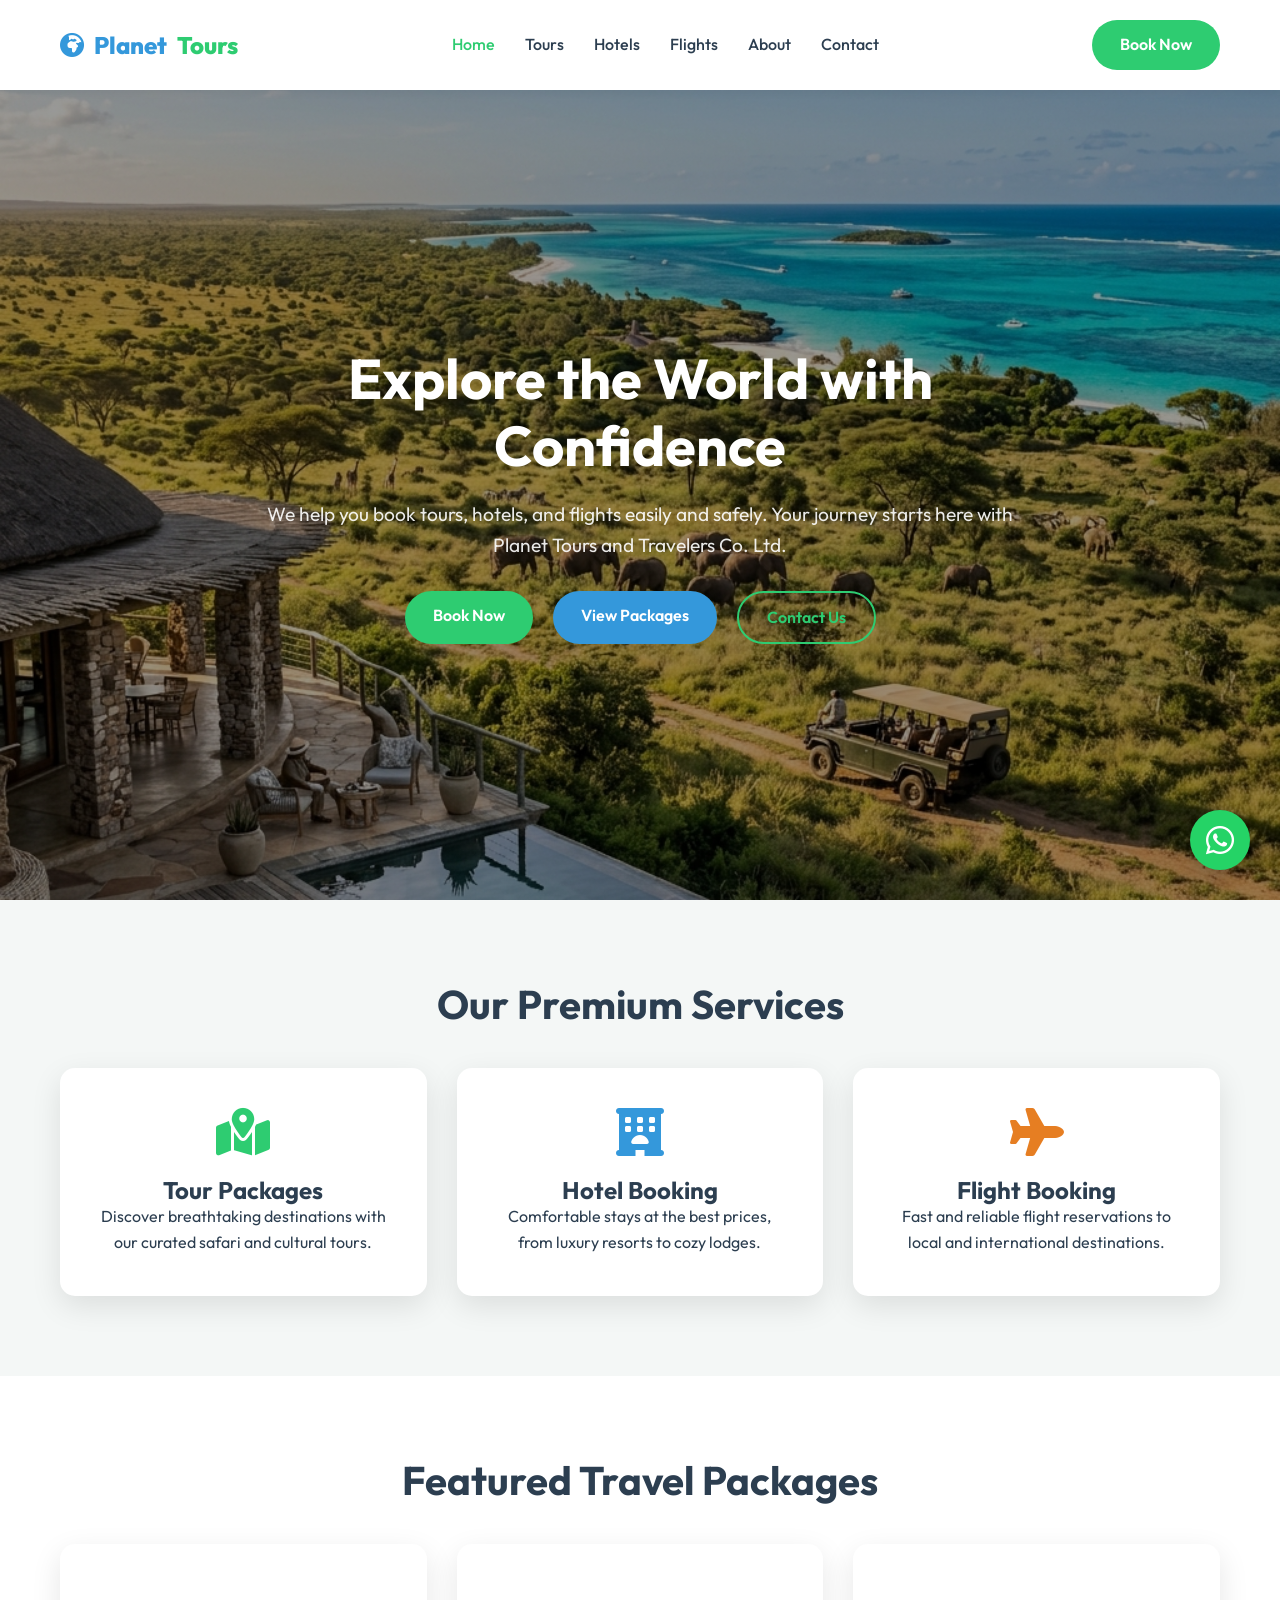
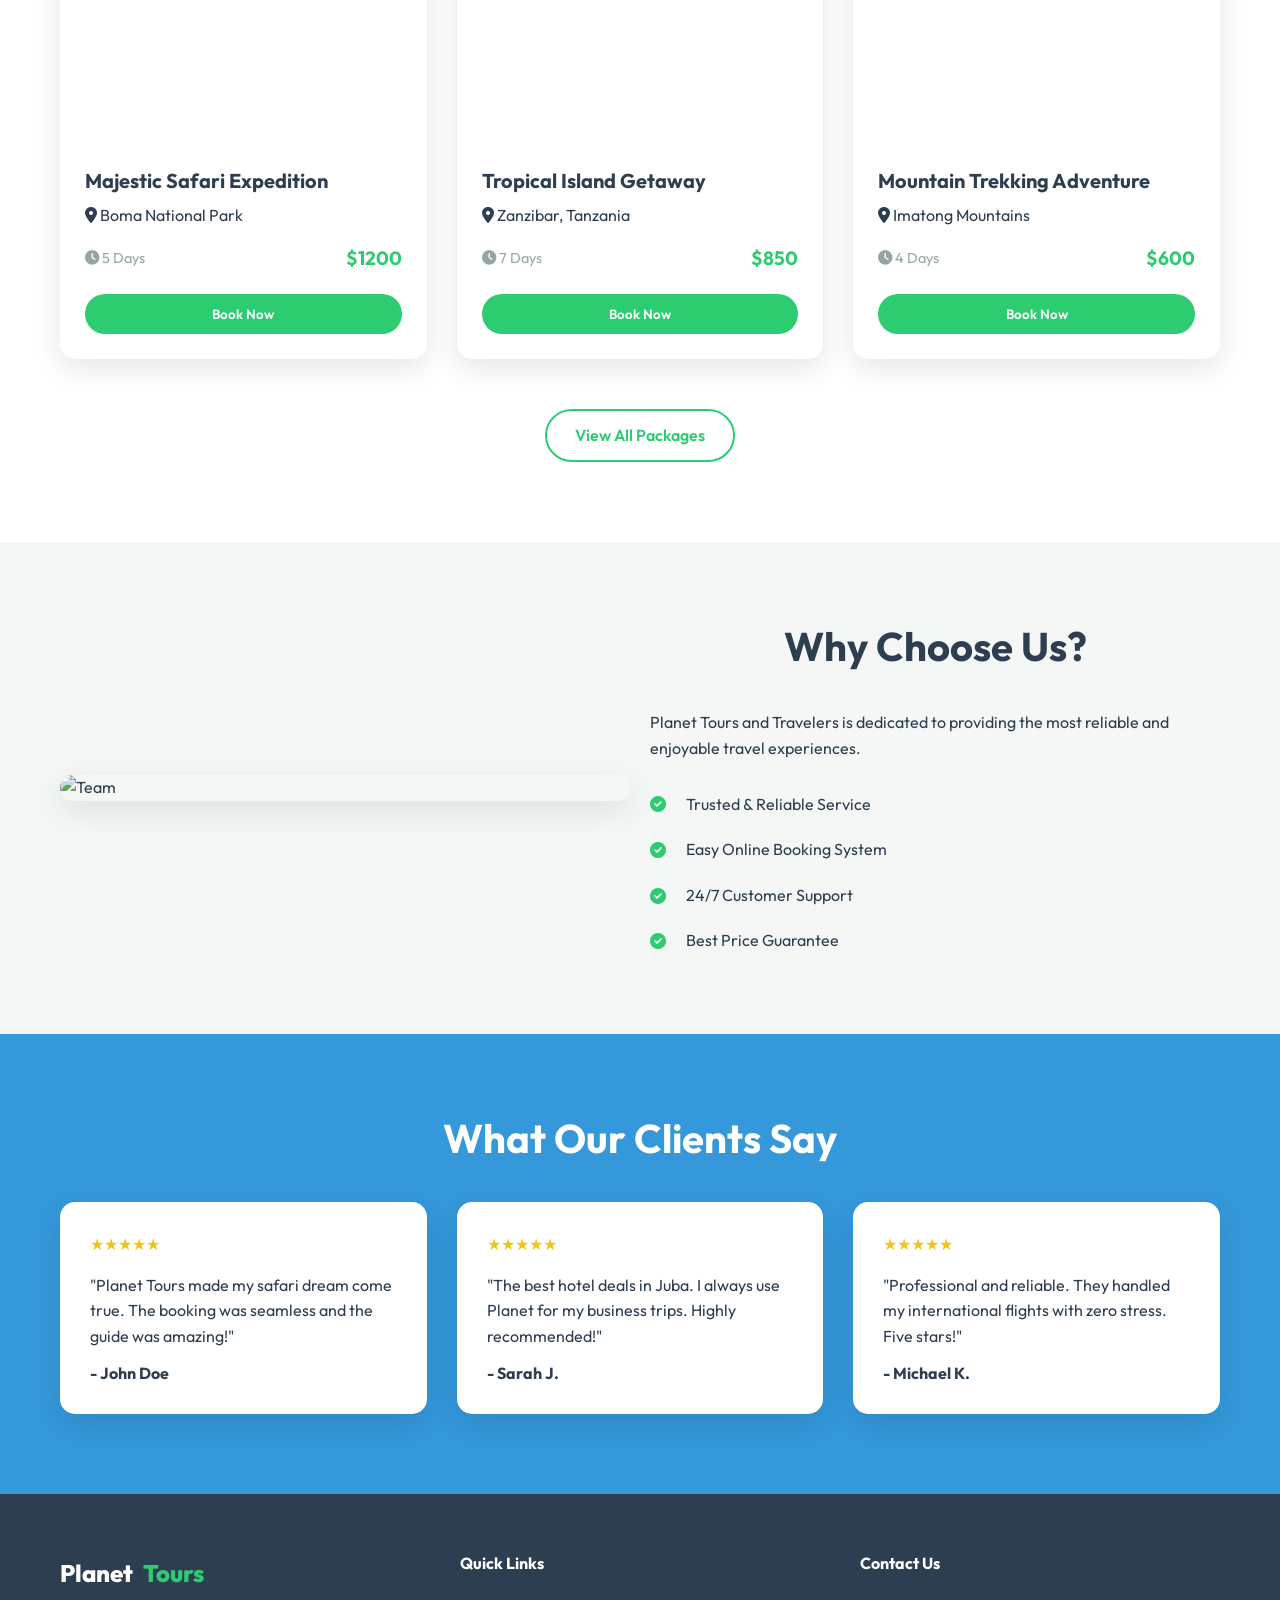
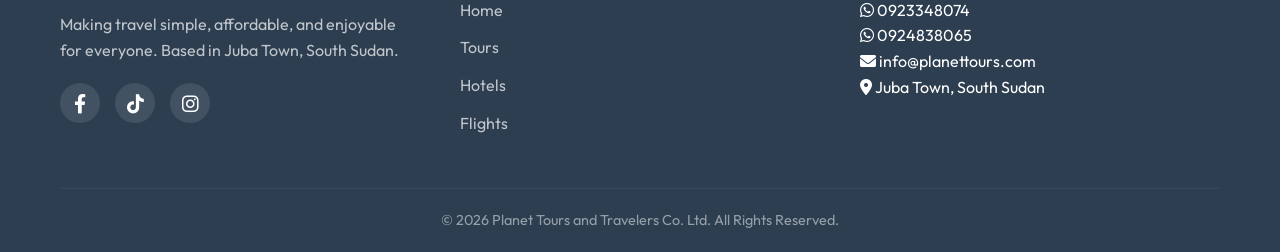
==== index.html @ 8dd7694f "Initial commit: Complete travel website for Planet Tours and Travelers" ====
<!DOCTYPE html>
<html lang="en">
<head>
    <meta charset="UTF-8">
    <meta name="viewport" content="width=device-width, initial-scale=1.0">
    <title>Planet Tours and Travelers | Explore the World</title>
    <meta name="description" content="Book tours, hotels, and flights easily with Planet Tours and Travelers Co. Ltd. Your trusted travel partner in Juba Town.">
    <link rel="stylesheet" href="css/style.css">
    <link rel="stylesheet" href="https://cdnjs.cloudflare.com/ajax/libs/font-awesome/6.0.0/css/all.min.css">
</head>
<body>

    <header>
        <div class="container">
            <a href="index.html" class="logo">
                <i class="fas fa-globe-africa"></i>
                Planet <span>Tours</span>
            </a>
            <nav>
                <ul>
                    <li><a href="index.html" class="active">Home</a></li>
                    <li><a href="tours.html">Tours</a></li>
                    <li><a href="hotels.html">Hotels</a></li>
                    <li><a href="flights.html">Flights</a></li>
                    <li><a href="about.html">About</a></li>
                    <li><a href="contact.html">Contact</a></li>
                </ul>
            </nav>
            <a href="tours.html" class="btn btn-primary">Book Now</a>
            <div class="mobile-menu-btn">
                <i class="fas fa-bars"></i>
            </div>
        </div>
    </header>

    <main>
        <!-- Hero Section -->
        <section class="hero">
            <div class="container">
                <div class="hero-content">
                    <h1>Explore the World with Confidence</h1>
                    <p>We help you book tours, hotels, and flights easily and safely. Your journey starts here with Planet Tours and Travelers Co. Ltd.</p>
                    <div class="hero-btns">
                        <a href="tours.html" class="btn btn-primary">Book Now</a>
                        <a href="tours.html" class="btn btn-secondary">View Packages</a>
                        <a href="contact.html" class="btn btn-outline">Contact Us</a>
                    </div>
                </div>
            </div>
        </section>

        <!-- Services Overview -->
        <section class="section">
            <div class="container">
                <h2>Our Premium Services</h2>
                <div class="grid" style="grid-template-columns: repeat(auto-fit, minmax(300px, 1fr));">
                    <div class="card text-center" style="padding: 40px;">
                        <i class="fas fa-map-marked-alt" style="font-size: 3rem; color: var(--primary); margin-bottom: 20px;"></i>
                        <h3>Tour Packages</h3>
                        <p>Discover breathtaking destinations with our curated safari and cultural tours.</p>
                    </div>
                    <div class="card text-center" style="padding: 40px;">
                        <i class="fas fa-hotel" style="font-size: 3rem; color: var(--secondary); margin-bottom: 20px;"></i>
                        <h3>Hotel Booking</h3>
                        <p>Comfortable stays at the best prices, from luxury resorts to cozy lodges.</p>
                    </div>
                    <div class="card text-center" style="padding: 40px;">
                        <i class="fas fa-plane" style="font-size: 3rem; color: var(--accent); margin-bottom: 20px;"></i>
                        <h3>Flight Booking</h3>
                        <p>Fast and reliable flight reservations to local and international destinations.</p>
                    </div>
                </div>
            </div>
        </section>

        <!-- Featured Packages -->
        <section class="section" style="background: var(--white);">
            <div class="container">
                <h2>Featured Travel Packages</h2>
                <div id="featured-tours" class="grid" style="grid-template-columns: repeat(auto-fit, minmax(300px, 1fr));">
                    <!-- Dynamic Content -->
                </div>
                <div class="text-center" style="margin-top: 50px;">
                    <a href="tours.html" class="btn btn-outline">View All Packages</a>
                </div>
            </div>
        </section>

        <!-- Why Choose Us -->
        <section class="section">
            <div class="container flex" style="flex-wrap: wrap;">
                <div style="flex: 1; min-width: 300px;">
                    <img src="https://images.unsplash.com/photo-1522202176988-66273c2fd55f?auto=format&fit=crop&q=80&w=800" alt="Team" style="border-radius: 20px; box-shadow: var(--shadow);">
                </div>
                <div style="flex: 1; min-width: 300px;">
                    <h2>Why Choose Us?</h2>
                    <p style="margin-bottom: 30px;">Planet Tours and Travelers is dedicated to providing the most reliable and enjoyable travel experiences.</p>
                    <ul style="display: grid; gap: 20px;">
                        <li class="flex"><i class="fas fa-check-circle text-primary"></i> Trusted & Reliable Service</li>
                        <li class="flex"><i class="fas fa-check-circle text-primary"></i> Easy Online Booking System</li>
                        <li class="flex"><i class="fas fa-check-circle text-primary"></i> 24/7 Customer Support</li>
                        <li class="flex"><i class="fas fa-check-circle text-primary"></i> Best Price Guarantee</li>
                    </ul>
                </div>
            </div>
        </section>

        <!-- Customer Reviews -->
        <section class="section" style="background: var(--secondary); color: var(--white);">
            <div class="container">
                <h2 style="color: var(--white);">What Our Clients Say</h2>
                <div class="grid" style="grid-template-columns: repeat(auto-fit, minmax(300px, 1fr));">
                    <div class="card" style="padding: 30px; color: var(--dark);">
                        <div class="flex" style="margin-bottom: 15px;">
                            <div style="color: #f1c40f;">★★★★★</div>
                        </div>
                        <p>"Planet Tours made my safari dream come true. The booking was seamless and the guide was amazing!"</p>
                        <h4 style="margin-top: 15px;">- John Doe</h4>
                    </div>
                    <div class="card" style="padding: 30px; color: var(--dark);">
                        <div class="flex" style="margin-bottom: 15px;">
                            <div style="color: #f1c40f;">★★★★★</div>
                        </div>
                        <p>"The best hotel deals in Juba. I always use Planet for my business trips. Highly recommended!"</p>
                        <h4 style="margin-top: 15px;">- Sarah J.</h4>
                    </div>
                    <div class="card" style="padding: 30px; color: var(--dark);">
                        <div class="flex" style="margin-bottom: 15px;">
                            <div style="color: #f1c40f;">★★★★★</div>
                        </div>
                        <p>"Professional and reliable. They handled my international flights with zero stress. Five stars!"</p>
                        <h4 style="margin-top: 15px;">- Michael K.</h4>
                    </div>
                </div>
            </div>
        </section>
    </main>

    <footer>
        <div class="container">
            <div class="footer-grid">
                <div class="footer-about">
                    <a href="#" class="logo" style="color: var(--white);">Planet <span>Tours</span></a>
                    <p>Making travel simple, affordable, and enjoyable for everyone. Based in Juba Town, South Sudan.</p>
                    <div class="social-links">
                        <a href="#" class="social-icon"><i class="fab fa-facebook-f"></i></a>
                        <a href="#" class="social-icon"><i class="fab fa-tiktok"></i></a>
                        <a href="#" class="social-icon"><i class="fab fa-instagram"></i></a>
                    </div>
                </div>
                <div class="footer-links">
                    <h4>Quick Links</h4>
                    <ul>
                        <li><a href="index.html">Home</a></li>
                        <li><a href="tours.html">Tours</a></li>
                        <li><a href="hotels.html">Hotels</a></li>
                        <li><a href="flights.html">Flights</a></li>
                    </ul>
                </div>
                <div class="footer-contact">
                    <h4>Contact Us</h4>
                    <p><a href="https://wa.me/211923348074" target="_blank"><i class="fab fa-whatsapp"></i> 0923348074</a></p>
                    <p><a href="https://wa.me/211924838065" target="_blank"><i class="fab fa-whatsapp"></i> 0924838065</a></p>
                    <p><i class="fas fa-envelope"></i> info@planettours.com</p>
                    <p><i class="fas fa-map-marker-alt"></i> Juba Town, South Sudan</p>
                </div>
            </div>
            <div class="copyright">
                &copy; 2026 Planet Tours and Travelers Co. Ltd. All Rights Reserved.
            </div>
        </div>
    </footer>

    <script type="module" src="js/app.js"></script>
</body>
</html>
---- css/style.css ----
/* Design System for Planet Tours and Travelers */
@import url('https://fonts.googleapis.com/css2?family=Outfit:wght@300;400;600;700&display=swap');

:root {
    --primary: #2ecc71; /* Green */
    --secondary: #3498db; /* Blue */
    --accent: #e67e22; /* Orange for CTA */
    --dark: #2c3e50;
    --light: #f4f7f6;
    --grey: #95a5a6;
    --white: #ffffff;
    --shadow: 0 10px 30px rgba(0, 0, 0, 0.1);
    --transition: all 0.3s cubic-bezier(0.25, 0.8, 0.25, 1);
    --container: 1200px;
}

* {
    margin: 0;
    padding: 0;
    box-sizing: border-box;
    font-family: 'Outfit', sans-serif;
}

body {
    background-color: var(--light);
    color: var(--dark);
    line-height: 1.6;
    overflow-x: hidden;
}

a {
    text-decoration: none;
    color: inherit;
    transition: var(--transition);
}

ul {
    list-style: none;
}

img {
    max-width: 100%;
    display: block;
}

/* Layout Utilities */
.container {
    max-width: var(--container);
    margin: 0 auto;
    padding: 0 20px;
}

.section {
    padding: 80px 0;
}

.flex {
    display: flex;
    align-items: center;
    gap: 20px;
}

.grid {
    display: grid;
    gap: 30px;
}

/* Typography */
h1, h2, h3, h4 {
    font-weight: 700;
    line-height: 1.2;
}

h1 { font-size: 3.5rem; }
h2 { font-size: 2.5rem; text-align: center; margin-bottom: 40px; }
h3 { font-size: 1.5rem; }

.text-center { text-align: center; }
.text-primary { color: var(--primary); }
.text-secondary { color: var(--secondary); }

/* Buttons */
.btn {
    display: inline-block;
    padding: 12px 28px;
    border-radius: 50px;
    font-weight: 600;
    cursor: pointer;
    transition: var(--transition);
    border: none;
    text-align: center;
}

.btn-primary {
    background: var(--primary);
    color: var(--white);
}

.btn-primary:hover {
    background: #27ae60;
    transform: translateY(-3px);
    box-shadow: 0 5px 15px rgba(46, 204, 113, 0.3);
}

.btn-secondary {
    background: var(--secondary);
    color: var(--white);
}

.btn-secondary:hover {
    background: #2980b9;
    transform: translateY(-3px);
    box-shadow: 0 5px 15px rgba(52, 152, 219, 0.3);
}

.btn-outline {
    background: transparent;
    border: 2px solid var(--primary);
    color: var(--primary);
}

.btn-outline:hover {
    background: var(--primary);
    color: var(--white);
}

/* Header */
header {
    background: var(--white);
    padding: 20px 0;
    position: sticky;
    top: 0;
    z-index: 1000;
    box-shadow: 0 2px 10px rgba(0,0,0,0.05);
}

header .container {
    display: flex;
    justify-content: space-between;
    align-items: center;
}

.logo {
    font-size: 1.5rem;
    font-weight: 800;
    color: var(--secondary);
    display: flex;
    align-items: center;
    gap: 10px;
}

.logo span {
    color: var(--primary);
}

nav ul {
    display: flex;
    gap: 30px;
}

nav ul li a {
    font-weight: 500;
    color: var(--dark);
}

nav ul li a:hover, nav ul li a.active {
    color: var(--primary);
}

.mobile-menu-btn {
    display: none;
    font-size: 1.5rem;
    cursor: pointer;
}

/* Hero Section */
.hero {
    height: 90vh;
    background: linear-gradient(rgba(0,0,0,0.4), rgba(0,0,0,0.4)), url('../img/hero.jpg');
    background-size: cover;
    background-position: center;
    display: flex;
    align-items: center;
    color: var(--white);
    text-align: center;
}

.hero-content {
    max-width: 800px;
    margin: 0 auto;
}

.hero h1 {
    margin-bottom: 20px;
    animation: fadeInUp 1s ease;
}

.hero p {
    font-size: 1.2rem;
    margin-bottom: 30px;
    opacity: 0.9;
    animation: fadeInUp 1.2s ease;
}

.hero-btns {
    display: flex;
    justify-content: center;
    gap: 20px;
    animation: fadeInUp 1.4s ease;
}

/* Cards */
.card {
    background: var(--white);
    border-radius: 15px;
    overflow: hidden;
    box-shadow: var(--shadow);
    transition: var(--transition);
}

.card:hover {
    transform: translateY(-10px);
}

.card-img {
    height: 200px;
    background-size: cover;
    background-position: center;
}

.card-content {
    padding: 25px;
}

.card-title {
    font-size: 1.25rem;
    margin-bottom: 10px;
}

.card-info {
    display: flex;
    justify-content: space-between;
    align-items: center;
    margin-top: 15px;
    color: var(--grey);
    font-size: 0.9rem;
}

.card-price {
    font-weight: 700;
    color: var(--primary);
    font-size: 1.2rem;
}

/* Booking Form */
.booking-form {
    background: var(--white);
    padding: 40px;
    border-radius: 20px;
    box-shadow: var(--shadow);
    max-width: 600px;
    margin: 0 auto;
}

.form-group {
    margin-bottom: 20px;
}

.form-group label {
    display: block;
    margin-bottom: 8px;
    font-weight: 600;
}

.form-group input, .form-group select, .form-group textarea {
    width: 100%;
    padding: 12px 15px;
    border: 1px solid #ddd;
    border-radius: 8px;
    font-size: 1rem;
    outline: none;
    transition: var(--transition);
}

.form-group input:focus {
    border-color: var(--secondary);
}

/* Footer */
footer {
    background: var(--dark);
    color: var(--white);
    padding: 60px 0 20px;
}

.footer-grid {
    display: grid;
    grid-template-columns: repeat(auto-fit, minmax(200px, 1fr));
    gap: 40px;
    margin-bottom: 40px;
}

.footer-about p {
    margin-top: 20px;
    opacity: 0.7;
}

.footer-links h4, .footer-contact h4 {
    margin-bottom: 25px;
}

.footer-links ul li {
    margin-bottom: 12px;
}

.footer-links ul li a {
    opacity: 0.7;
}

.footer-links ul li a:hover {
    opacity: 1;
    padding-left: 5px;
}

.social-links {
    display: flex;
    gap: 15px;
    margin-top: 20px;
}

.social-icon {
    width: 40px;
    height: 40px;
    background: rgba(255,255,255,0.1);
    display: flex;
    align-items: center;
    justify-content: center;
    border-radius: 50%;
    font-size: 1.2rem;
}

.social-icon:hover {
    background: var(--primary);
}

.copyright {
    text-align: center;
    padding-top: 20px;
    border-top: 1px solid rgba(255,255,255,0.1);
    font-size: 0.9rem;
    opacity: 0.5;
}

/* Floating WhatsApp */
.whatsapp-btn {
    position: fixed;
    bottom: 30px;
    right: 30px;
    background: #25d366;
    color: white;
    width: 60px;
    height: 60px;
    border-radius: 50%;
    display: flex;
    align-items: center;
    justify-content: center;
    font-size: 2rem;
    box-shadow: 0 5px 15px rgba(0,0,0,0.2);
    z-index: 1000;
    transition: var(--transition);
}

.whatsapp-btn:hover {
    transform: scale(1.1);
}

/* Animations */
@keyframes fadeInUp {
    from {
        opacity: 0;
        transform: translateY(30px);
    }
    to {
        opacity: 1;
        transform: translateY(0);
    }
}

/* Responsive */
@media (max-width: 768px) {
    h1 { font-size: 2.5rem; }
    h2 { font-size: 2rem; }
    
    nav {
        display: none; /* Hide for now, will implement mobile menu */
    }
    
    .mobile-menu-btn {
        display: block;
    }
    
    .hero {
        height: 70vh;
    }
    
    .hero-btns {
        flex-direction: column;
    }
}
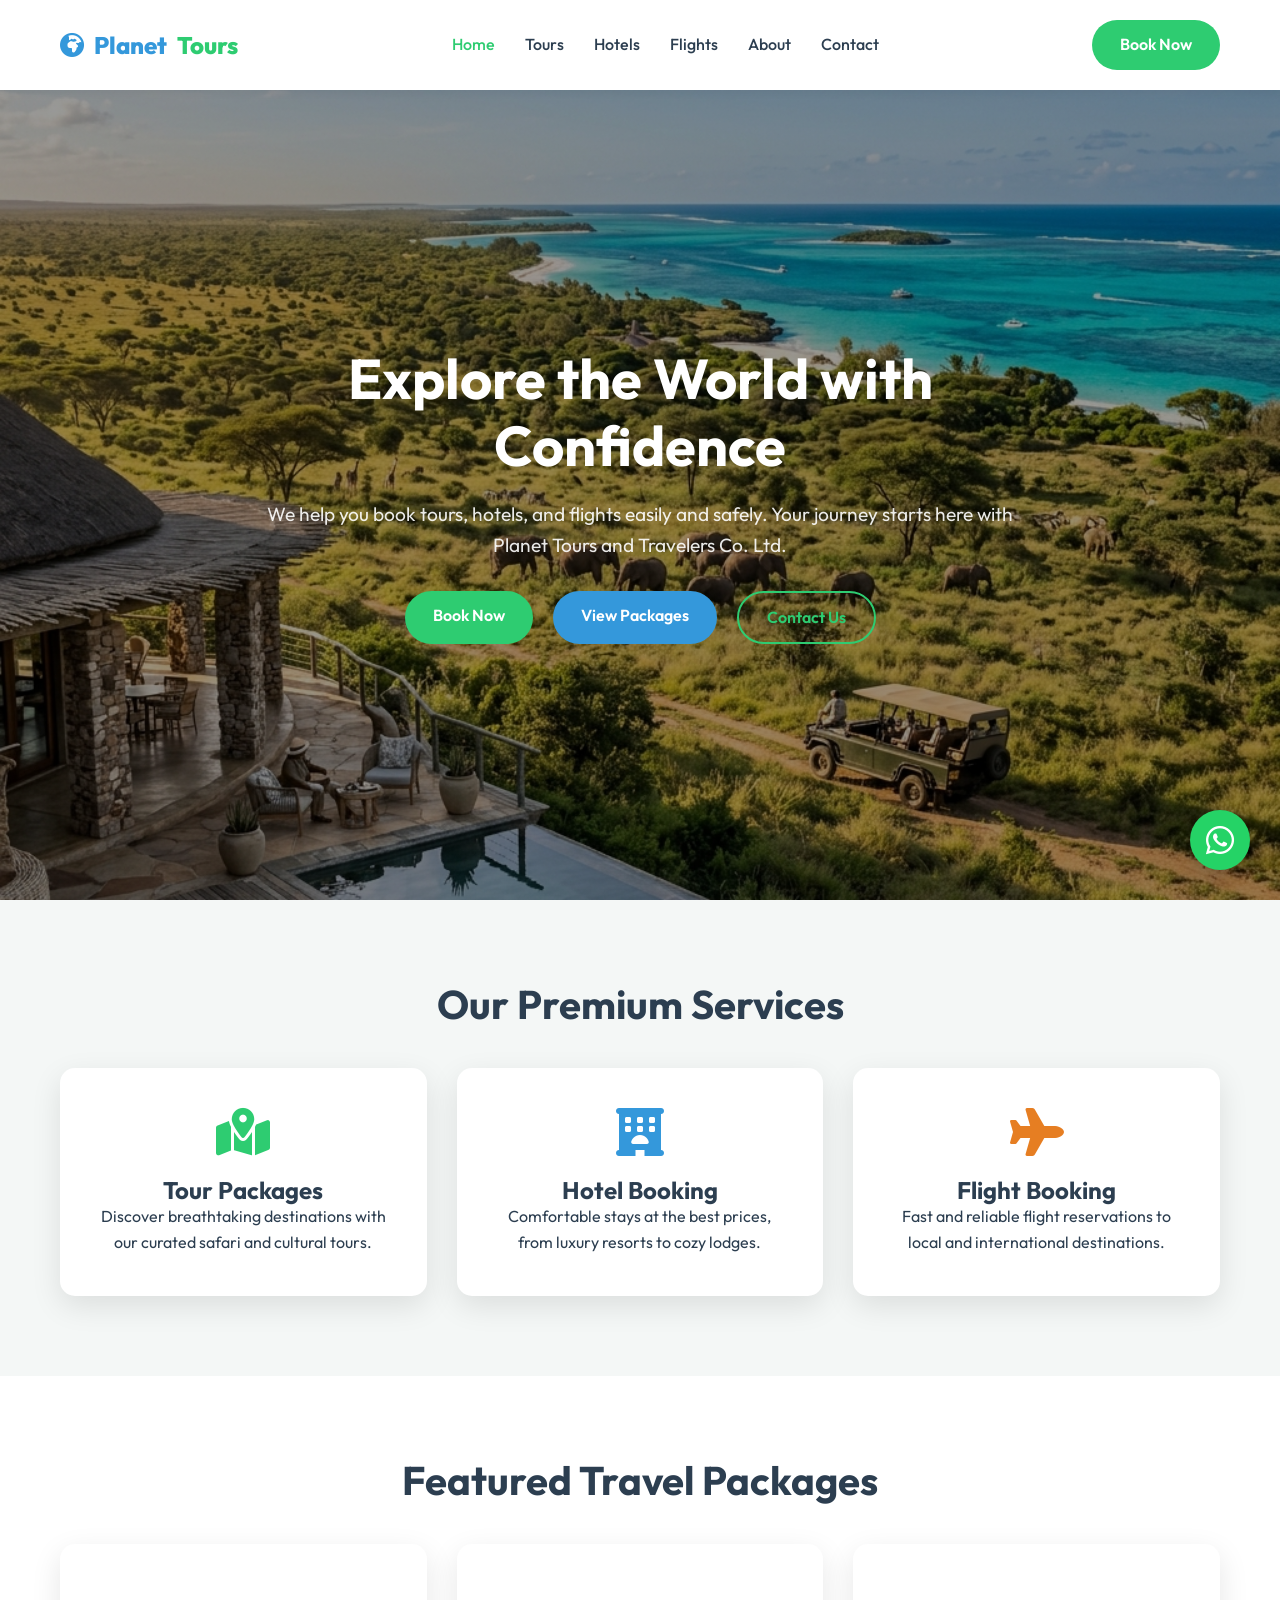
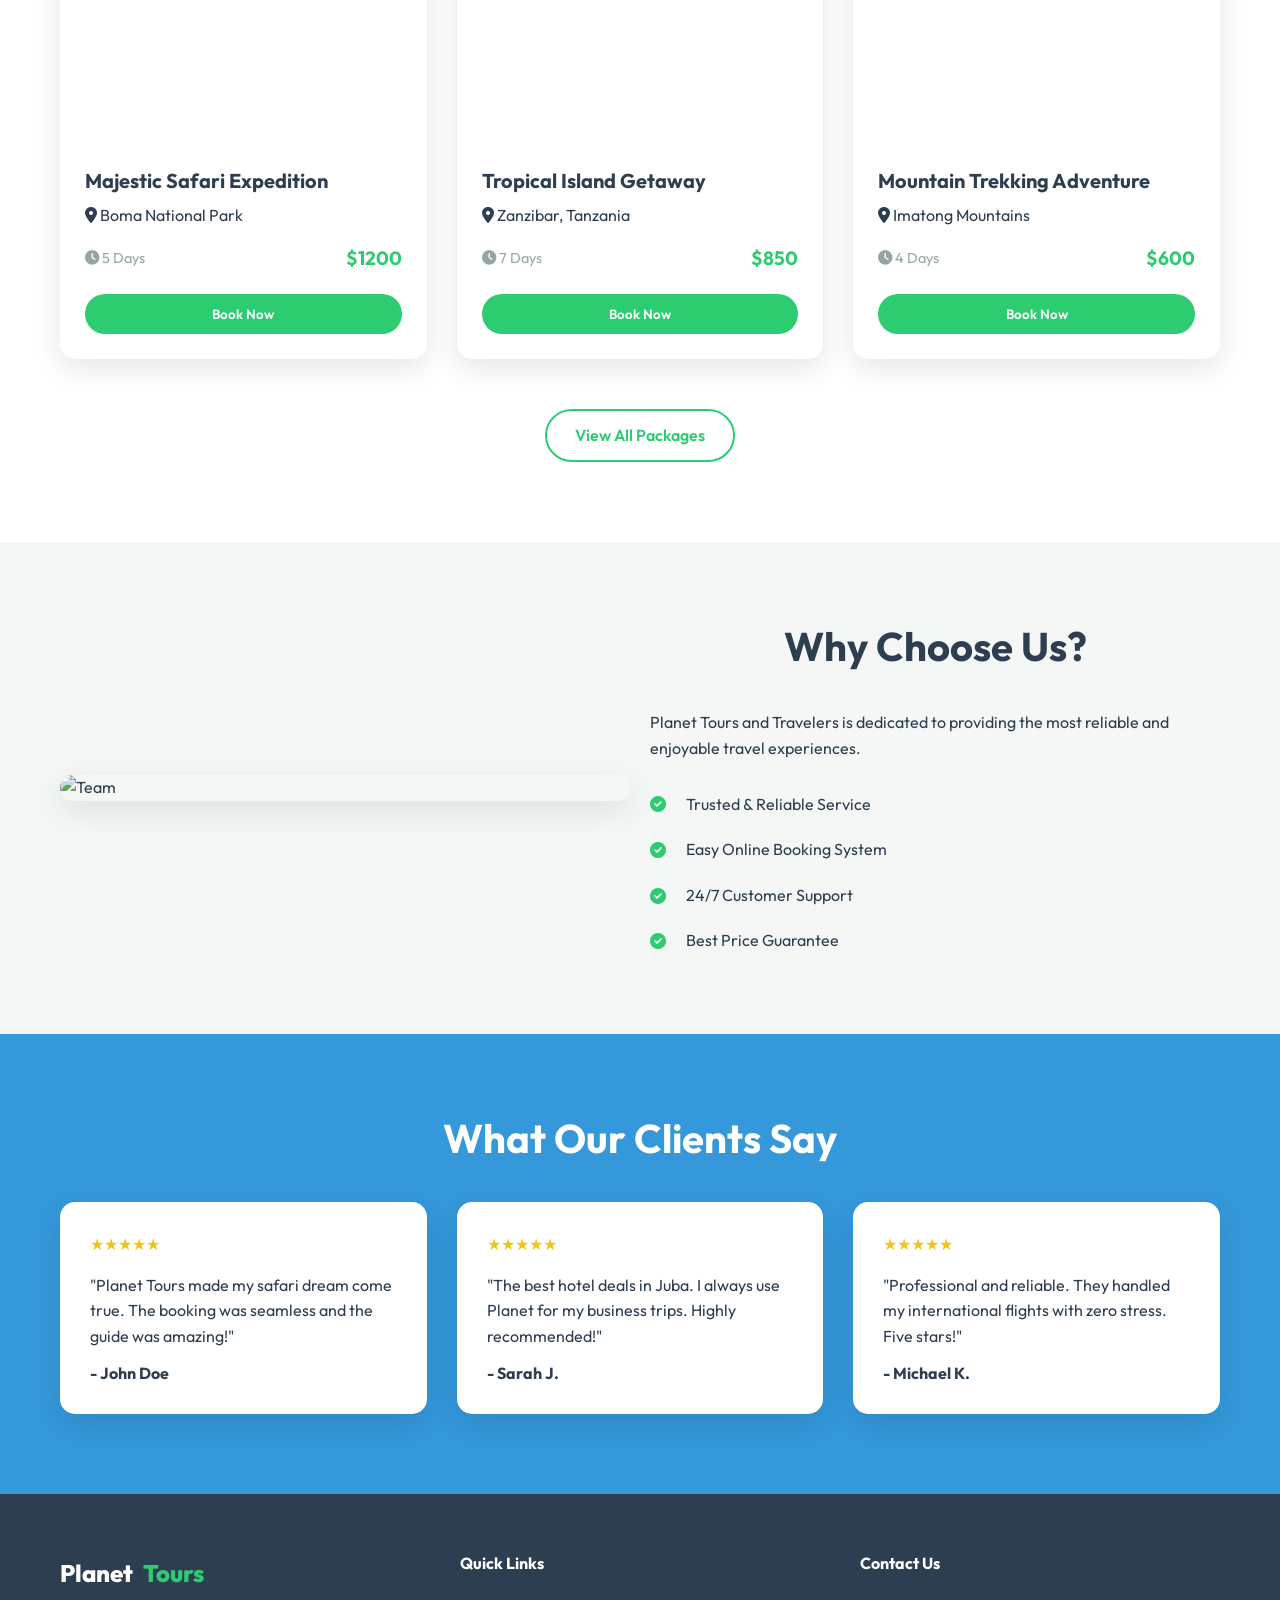
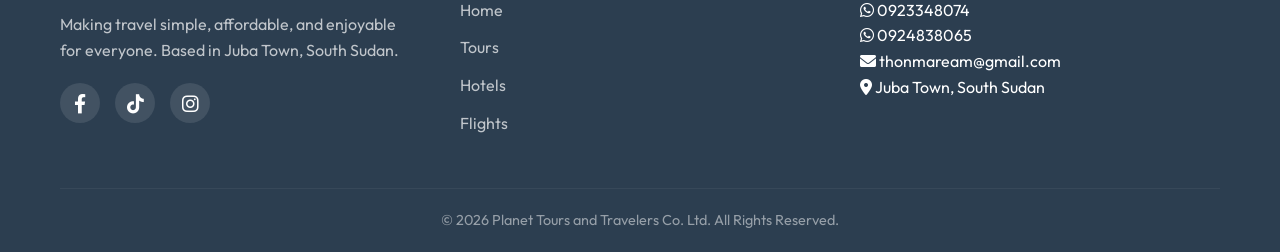
==== commit f872e83d: "Add Vercel configuration" ====
--- a/index.html
+++ b/index.html
@@ -161,7 +161,7 @@
                     <h4>Contact Us</h4>
                     <p><a href="https://wa.me/211923348074" target="_blank"><i class="fab fa-whatsapp"></i> 0923348074</a></p>
                     <p><a href="https://wa.me/211924838065" target="_blank"><i class="fab fa-whatsapp"></i> 0924838065</a></p>
-                    <p><i class="fas fa-envelope"></i> info@planettours.com</p>
+                    <p><a href="mailto:thonmaream@gmail.com"><i class="fas fa-envelope"></i> thonmaream@gmail.com</a></p>
                     <p><i class="fas fa-map-marker-alt"></i> Juba Town, South Sudan</p>
                 </div>
             </div>
